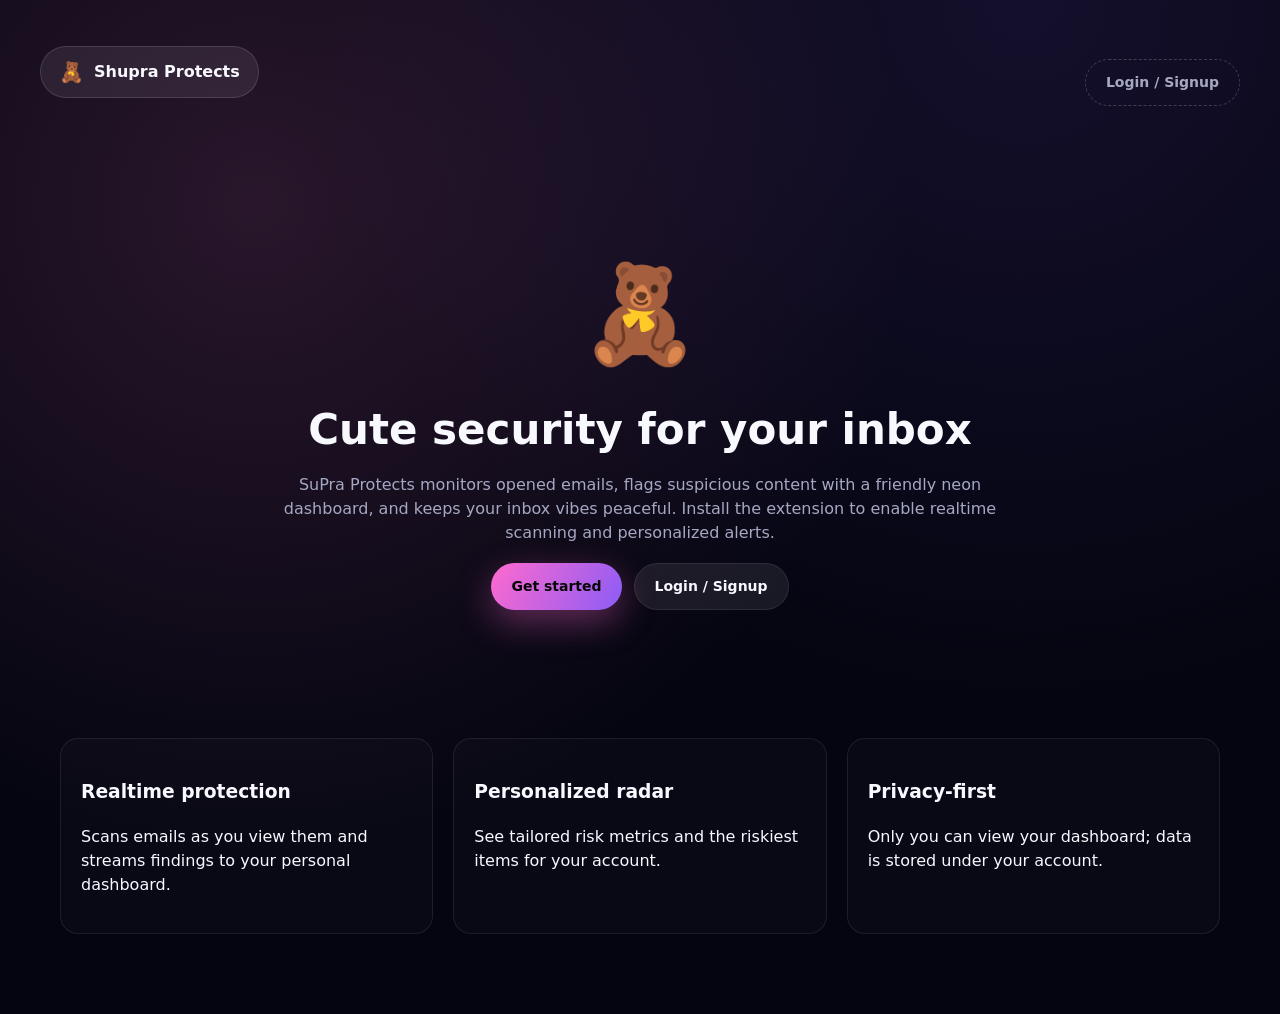
==== index.html @ 42f1d25e "Initial project upload" ====
<!doctype html>
<html>
<head>
  <meta charset="utf-8" />
  <meta name="viewport" content="width=device-width, initial-scale=1" />
  <title>Shupra Protects — Welcome</title>
  <link rel="stylesheet" href="style.css" />
  <style>
    .landing-hero { display: grid; grid-template-columns: 1fr; gap: 20px; align-items: center; text-align: center; padding: 60px 20px; }
    .landing-hero h1 { font-size: 42px; margin: 12px 0; }
    .landing-hero p { color: var(--muted); max-width: 720px; margin: 0 auto 18px; }
    .landing-cta { display:flex; gap:12px; justify-content:center; margin-top: 18px; }
  </style>
</head>
<body class="neon-bg">
  <div class="landing-container">
    <nav class="landing-nav">
      <div class="logo-badge">
        <span class="logo-icon">🧸</span>
        <strong>Shupra Protects</strong>
      </div>
      <div class="nav-actions">
        <a class="btn ghost" href="login.html">Login / Signup</a>
      </div>
    </nav>

    <main class="landing-hero">
      <div>
        <div style="font-size:96px">🧸</div>
        <h1>Cute security for your inbox</h1>
        <p>SuPra Protects monitors opened emails, flags suspicious content with a friendly neon dashboard, and keeps your inbox vibes peaceful. Install the extension to enable realtime scanning and personalized alerts.</p>
        <div class="landing-cta">
          <a class="btn primary" href="login.html">Get started</a>
          <a class="btn secondary" href="login.html">Login / Signup</a>
        </div>
      </div>
    </main>

    <section class="feature-grid" style="padding: 20px;">
      <div class="feature-card">
        <h3>Realtime protection</h3>
        <p class="muted">Scans emails as you view them and streams findings to your personal dashboard.</p>
      </div>
      <div class="feature-card">
        <h3>Personalized radar</h3>
        <p class="muted">See tailored risk metrics and the riskiest items for your account.</p>
      </div>
      <div class="feature-card">
        <h3>Privacy-first</h3>
        <p class="muted">Only you can view your dashboard; data is stored under your account.</p>
      </div>
    </section>
  </div>
</body>
</html>
---- style.css ----
/* Global neon theme for public pages */
:root {
  --bg: #040510;
  --bg-accent: #0f1121;
  --panel: rgba(18, 21, 37, 0.88);
  --panel-light: rgba(255, 255, 255, 0.05);
  --pink: #ff6ace;
  --pink-strong: #fb37a5;
  --lavender: #8b5cf6;
  --mint: #15f8c2;
  --text: #f8f8ff;
  --muted: #a6a8c3;
  --border: rgba(255, 255, 255, 0.08);
  --shadow: 0 25px 55px rgba(0, 0, 0, 0.45);
  font-family: 'Inter', 'Segoe UI', system-ui, -apple-system, BlinkMacSystemFont, sans-serif;
}

* {
  box-sizing: border-box;
}

body {
  margin: 0;
  min-height: 100vh;
  background: var(--bg);
  color: var(--text);
  line-height: 1.5;
}

.neon-bg {
  background: radial-gradient(circle at 20% 20%, rgba(255, 122, 204, 0.15), transparent 50%),
              radial-gradient(circle at 80% 0%, rgba(139, 92, 246, 0.12), transparent 50%),
              var(--bg);
  min-height: 100vh;
  padding: 30px 20px 60px;
}

a {
  color: var(--mint);
  text-decoration: none;
}

a:hover {
  text-decoration: underline;
}

.btn {
  display: inline-flex;
  align-items: center;
  justify-content: center;
  gap: 8px;
  padding: 12px 20px;
  border-radius: 999px;
  border: none;
  font-weight: 600;
  font-size: 14px;
  cursor: pointer;
  transition: transform 0.2s ease, box-shadow 0.3s ease;
}

.btn.primary {
  background: linear-gradient(120deg, var(--pink) 0%, var(--lavender) 100%);
  color: #050505;
  box-shadow: 0 12px 35px rgba(255, 106, 206, 0.35);
}

.btn.secondary {
  background: rgba(255, 255, 255, 0.08);
  color: var(--text);
  border: 1px solid var(--border);
}

.btn.ghost {
  background: transparent;
  color: var(--muted);
  border: 1px dashed rgba(255, 255, 255, 0.2);
}

.btn:hover {
  transform: translateY(-2px);
}

.glass-panel {
  background: var(--panel);
  border: 1px solid var(--border);
  border-radius: 24px;
  box-shadow: var(--shadow);
  padding: 32px;
  position: relative;
  overflow: hidden;
}

.logo-badge {
  display: inline-flex;
  align-items: center;
  gap: 10px;
  padding: 10px 18px;
  border-radius: 999px;
  background: rgba(255, 255, 255, 0.08);
  border: 1px solid rgba(255, 255, 255, 0.12);
  margin-bottom: 20px;
}

.logo-icon {
  font-size: 20px;
}

.chip {
  font-size: 12px;
  padding: 6px 12px;
  border-radius: 999px;
  background: rgba(255, 255, 255, 0.08);
  color: var(--muted);
  border: 1px solid rgba(255, 255, 255, 0.1);
}

.auth-wrapper {
  max-width: 1100px;
  margin: 0 auto;
  display: grid;
  gap: 28px;
  grid-template-columns: repeat(auto-fit, minmax(320px, 1fr));
  align-items: center;
}

.auth-card h1 {
  margin: 0;
  font-size: 32px;
  color: var(--text);
}

.auth-card p.subtitle {
  color: var(--muted);
  margin: 10px 0 20px;
  max-width: 480px;
}

.auth-form {
  display: flex;
  flex-direction: column;
  gap: 18px;
  margin-top: 10px;
}

.input-group {
  display: flex;
  flex-direction: column;
  gap: 8px;
}

.input-group label {
  font-size: 13px;
  text-transform: uppercase;
  letter-spacing: 0.08em;
  color: var(--muted);
}

.input-group input {
  padding: 14px;
  border-radius: 14px;
  border: 1px solid rgba(255, 255, 255, 0.15);
  background: rgba(5, 5, 10, 0.5);
  color: var(--text);
  font-size: 15px;
}

.input-group input:focus {
  outline: 2px solid rgba(255, 106, 206, 0.5);
}

.error-message,
.success-message {
  padding: 12px 16px;
  border-radius: 14px;
  font-size: 14px;
  display: none;
}

.error-message {
  background: rgba(255, 99, 132, 0.13);
  border: 1px solid rgba(255, 99, 132, 0.4);
  color: #ff859f;
}

.success-message {
  background: rgba(21, 248, 194, 0.12);
  border: 1px solid rgba(21, 248, 194, 0.4);
  color: #5effd7;
}

.toggle-text {
  margin-top: 12px;
  text-align: center;
  color: var(--muted);
}

.toggle-text a {
  color: var(--pink);
  font-weight: 600;
}

.auth-page {
  min-height: 100vh;
  display: flex;
  align-items: center;
  justify-content: center;
  padding: 40px 20px;
}

.login-layout {
  width: min(1100px, 100%);
  margin: 0 auto;
  align-items: stretch;
}

.center-card {
  align-self: center;
}

.login-aside {
  display: flex;
  align-items: center;
  justify-content: center;
  min-height: 420px;
}

.post-signup {
  margin-top: 14px;
  padding: 14px;
  border-radius: 16px;
  background: rgba(255, 255, 255, 0.05);
  border: 1px dashed rgba(255, 255, 255, 0.15);
  text-align: center;
}

.dashboard-shell {
  max-width: 1200px;
  margin: 0 auto;
  display: flex;
  flex-direction: column;
  gap: 28px;
}

.hero-card {
  display: grid;
  grid-template-columns: repeat(auto-fit, minmax(280px, 1fr));
  gap: 24px;
  align-items: center;
}

.hero-copy h1 {
  margin: 12px 0 10px;
  font-size: 42px;
  line-height: 1.15;
}

.hero-copy p {
  color: var(--muted);
  margin-bottom: 18px;
}

.user-chip {
  display: inline-flex;
  align-items: center;
  gap: 8px;
  font-size: 14px;
  padding: 8px 16px;
  border-radius: 999px;
  background: rgba(255, 255, 255, 0.08);
}

.hero-illustration {
  min-height: 200px;
  border-radius: 24px;
  background: linear-gradient(130deg, rgba(255, 106, 206, 0.2), rgba(139, 92, 246, 0.2));
  border: 1px solid rgba(255, 255, 255, 0.12);
  position: relative;
  overflow: hidden;
}

.hero-illustration::before,
.hero-illustration::after {
  content: '';
  position: absolute;
  width: 180px;
  height: 180px;
  border-radius: 50%;
  background: rgba(255, 106, 206, 0.16);
  filter: blur(6px);
}

.hero-illustration::after {
  right: -20px;
  top: -40px;
}

.hero-illustration::before {
  left: -40px;
  bottom: -10px;
  background: rgba(21, 248, 194, 0.12);
}

.hero-avatar {
  position: absolute;
  inset: 0;
  display: flex;
  flex-direction: column;
  align-items: center;
  justify-content: center;
  gap: 10px;
  font-size: 70px;
}

.stats-grid {
  display: grid;
  gap: 20px;
  grid-template-columns: repeat(auto-fit, minmax(220px, 1fr));
}

.glow-card {
  background: var(--panel);
  border: 1px solid var(--border);
  border-radius: 24px;
  padding: 24px;
  box-shadow: var(--shadow);
}

.stat-value {
  font-size: 36px;
  font-weight: 700;
  margin: 6px 0;
}

.stat-label {
  color: var(--muted);
  font-size: 14px;
}

.panel-grid {
  display: grid;
  grid-template-columns: minmax(0, 1.4fr) minmax(0, 0.6fr);
  gap: 24px;
}

@media (max-width: 980px) {
  .panel-grid {
    grid-template-columns: 1fr;
  }
}

.panel-header {
  display: flex;
  align-items: center;
  justify-content: space-between;
  gap: 12px;
  margin-bottom: 12px;
}

.table-wrapper {
  border-radius: 18px;
  border: 1px solid rgba(255, 255, 255, 0.08);
  overflow: hidden;
  max-height: 420px;
  overflow-y: auto;
}

table {
  width: 100%;
  border-collapse: collapse;
}

th {
  background: rgba(255, 255, 255, 0.04);
  text-transform: uppercase;
  font-size: 12px;
  letter-spacing: 0.08em;
  color: var(--muted);
}

th, td {
  padding: 14px 16px;
  border-bottom: 1px solid rgba(255, 255, 255, 0.04);
}

td {
  font-size: 14px;
}

.score-badge {
  padding: 6px 13px;
  border-radius: 999px;
  font-weight: 600;
  font-size: 13px;
  display: inline-flex;
  align-items: center;
  gap: 6px;
}

.score-safe {
  background: rgba(21, 248, 194, 0.1);
  color: #5effd7;
}

.score-warning {
  background: rgba(255, 196, 47, 0.12);
  color: #ffd36f;
}

.score-danger {
  background: rgba(255, 99, 132, 0.15);
  color: #ff9bb0;
}

.reason-list {
  margin: 0;
  padding-left: 18px;
  color: var(--muted);
}

.board-story {
  display: grid;
  grid-template-columns: repeat(auto-fit, minmax(220px, 1fr));
  gap: 20px;
  align-items: center;
}

.board-story-metrics {
  display: flex;
  gap: 20px;
  flex-wrap: wrap;
}

.board-story-metrics div {
  flex: 1;
  min-width: 160px;
  padding: 12px 16px;
  border-radius: 16px;
  border: 1px solid rgba(255, 255, 255, 0.08);
  background: rgba(255, 255, 255, 0.02);
}

.board-story-metrics span {
  display: block;
  font-size: 12px;
  text-transform: uppercase;
  letter-spacing: 0.08em;
  color: var(--muted);
  margin-bottom: 4px;
}

.board-story-metrics strong {
  font-size: 20px;
}

.insights-grid {
  display: flex;
  flex-direction: column;
  gap: 20px;
}

.highlight-card h3,
.blog-card h3 {
  margin-top: 0;
  margin-bottom: 8px;
}

.blog-card p {
  color: var(--muted);
  font-size: 14px;
}

.blog-card ul {
  margin: 10px 0 0;
  padding-left: 18px;
  color: var(--muted);
  font-size: 14px;
}

.blog-highlight {
  font-weight: 600;
  color: var(--pink);
  margin-bottom: 8px;
}

.table-wrapper::-webkit-scrollbar {
  width: 6px;
}

.table-wrapper::-webkit-scrollbar-thumb {
  background: rgba(255, 255, 255, 0.2);
  border-radius: 999px;
}

.no-data {
  text-align: center;
  padding: 40px 0;
  color: var(--muted);
  font-style: italic;
}

/* Landing page */
.landing-container {
  max-width: 1200px;
  margin: 0 auto;
  display: flex;
  flex-direction: column;
  gap: 48px;
}

.landing-nav {
  display: flex;
  align-items: center;
  justify-content: space-between;
  gap: 20px;
  padding: 16px 0;
}

.nav-links {
  display: flex;
  gap: 16px;
  flex-wrap: wrap;
}

.nav-links a {
  color: var(--muted);
  font-size: 14px;
}

.nav-actions {
  display: flex;
  gap: 10px;
}

.landing-hero {
  display: grid;
  grid-template-columns: repeat(auto-fit, minmax(300px, 1fr));
  gap: 32px;
  align-items: center;
  padding: 40px 0 10px;
}

.hero-visual {
  position: relative;
  min-height: 360px;
}

.hero-stats {
  display: grid;
  grid-template-columns: repeat(auto-fit, minmax(160px, 1fr));
  gap: 12px;
  margin-top: 22px;
}

.hero-stat {
  padding: 14px 16px;
  border-radius: 18px;
  background: rgba(255, 255, 255, 0.04);
  border: 1px solid rgba(255, 255, 255, 0.06);
}

.hero-stat span {
  font-size: 12px;
  color: var(--muted);
  text-transform: uppercase;
  letter-spacing: 0.08em;
}

.hero-stat strong {
  display: block;
  margin-top: 6px;
  font-size: 20px;
}

.floating-card {
  position: relative;
  background: var(--panel);
  border-radius: 24px;
  padding: 24px;
  border: 1px solid var(--border);
  box-shadow: var(--shadow);
  animation: float 6s ease-in-out infinite;
}

.floating-card.secondary-card {
  position: absolute;
  right: 20px;
  bottom: -30px;
  width: 220px;
  padding: 18px;
  font-size: 14px;
  animation-delay: 2s;
}

.radar-score {
  font-size: 32px;
  font-weight: 700;
  margin: 12px 0;
}

.radar-pill {
  display: inline-flex;
  padding: 6px 12px;
  border-radius: 999px;
  background: rgba(255, 255, 255, 0.08);
  margin-right: 8px;
  margin-bottom: 8px;
  font-size: 12px;
}

.radar-chart {
  height: 140px;
  width: 100%;
  border-radius: 18px;
  background: radial-gradient(circle, rgba(255, 106, 206, 0.2), transparent 70%);
  border: 1px dashed rgba(255, 255, 255, 0.1);
  margin-top: 12px;
}

.hero-list {
  margin: 16px 0 0;
  padding-left: 18px;
  color: var(--muted);
}

.hero-list li {
  margin-bottom: 4px;
}

.feature-grid {
  display: grid;
  grid-template-columns: repeat(auto-fit, minmax(220px, 1fr));
  gap: 20px;
}

.feature-card {
  background: rgba(255, 255, 255, 0.02);
  border-radius: 18px;
  padding: 20px;
  border: 1px solid rgba(255, 255, 255, 0.08);
}

.feature-icon {
  font-size: 26px;
  margin-bottom: 10px;
}

.articles-section {
  display: flex;
  flex-direction: column;
  gap: 24px;
}

.story-panel {
  display: grid;
  grid-template-columns: repeat(auto-fit, minmax(260px, 1fr));
  gap: 24px;
  align-items: center;
}

.story-feed {
  display: flex;
  flex-direction: column;
  gap: 16px;
}

.story-row {
  display: flex;
  gap: 12px;
  padding: 14px;
  border-radius: 18px;
  border: 1px solid rgba(255, 255, 255, 0.08);
  background: rgba(255, 255, 255, 0.02);
}

.story-dot {
  width: 14px;
  height: 14px;
  border-radius: 50%;
  margin-top: 4px;
}

.story-dot.safe { background: #15f8c2; }
.story-dot.risky { background: #ff6ace; }

.article-grid {
  display: grid;
  grid-template-columns: repeat(auto-fit, minmax(220px, 1fr));
  gap: 20px;
}

.article-card {
  padding: 24px;
  border-radius: 20px;
  border: 1px solid rgba(255, 255, 255, 0.08);
  background: rgba(255, 255, 255, 0.02);
}

.article-tag {
  font-size: 12px;
  text-transform: uppercase;
  letter-spacing: 0.08em;
  color: var(--muted);
}

.article-link {
  color: var(--mint);
  font-weight: 600;
  display: inline-block;
  margin-top: 10px;
}

.extension-showcase {
  display: grid;
  grid-template-columns: repeat(auto-fit, minmax(280px, 1fr));
  gap: 24px;
  align-items: center;
}

.extension-visual {
  display: flex;
  flex-direction: column;
  gap: 16px;
}

.extension-card {
  padding: 18px;
  border-radius: 18px;
  border: 1px solid rgba(255, 255, 255, 0.1);
  background: rgba(255, 255, 255, 0.03);
}

.extension-card ul {
  list-style: none;
  padding: 0;
  margin: 0;
  font-size: 14px;
}

.extension-card li {
  display: flex;
  justify-content: space-between;
  padding: 6px 0;
}

.cta-panel {
  display: flex;
  align-items: center;
  justify-content: space-between;
  gap: 20px;
}

@keyframes float {
  0%, 100% { transform: translateY(0px); }
  50% { transform: translateY(-8px); }
}

/* Dashboard visuals */
.visual-grid {
  display: grid;
  grid-template-columns: repeat(auto-fit, minmax(260px, 1fr));
  gap: 20px;
}

.chart-card canvas {
  width: 100%;
  height: 200px;
}

.meter-card .risk-meter {
  width: 100%;
  height: 18px;
  border-radius: 999px;
  background: rgba(255, 255, 255, 0.08);
  overflow: hidden;
  margin: 6px 0;
}

#risk-meter-fill {
  height: 100%;
  border-radius: 999px;
  background: linear-gradient(120deg, var(--pink), var(--lavender));
  width: 0%;
  transition: width 0.4s ease;
}

.risk-meter-info {
  display: flex;
  justify-content: space-between;
  font-size: 14px;
  color: var(--muted);
}

.activity-feed {
  list-style: none;
  margin: 16px 0 0;
  padding: 0;
  display: flex;
  flex-direction: column;
  gap: 10px;
}

.activity-feed li {
  display: flex;
  align-items: center;
  gap: 8px;
  font-size: 13px;
  color: var(--muted);
}

.feed-dot {
  width: 10px;
  height: 10px;
  border-radius: 50%;
}

.feed-dot.safe { background: #15f8c2; }
.feed-dot.risky { background: #ff6ace; }

.badge-grid {
  display: flex;
  flex-wrap: wrap;
  gap: 8px;
  margin-top: 12px;
}

.badge-grid span {
  padding: 6px 12px;
  border-radius: 999px;
  background: rgba(255, 255, 255, 0.08);
  font-size: 12px;
}

@media (max-width: 700px) {
  .landing-nav {
    flex-direction: column;
  }
  .cta-panel {
    flex-direction: column;
    align-items: flex-start;
  }
  .nav-actions {
    width: 100%;
    justify-content: flex-start;
  }
}
.hero-stat-row {
  display: grid;
  grid-template-columns: repeat(auto-fit, minmax(150px, 1fr));
  gap: 12px;
  margin-top: 18px;
}

.mini-stat {
  padding: 14px;
  border-radius: 18px;
  border: 1px solid rgba(255, 255, 255, 0.08);
  background: rgba(255, 255, 255, 0.02);
}

.mini-stat span {
  display: block;
  font-size: 12px;
  text-transform: uppercase;
  letter-spacing: 0.08em;
  color: var(--muted);
  margin-bottom: 4px;
}

.mini-stat strong {
  font-size: 16px;
}
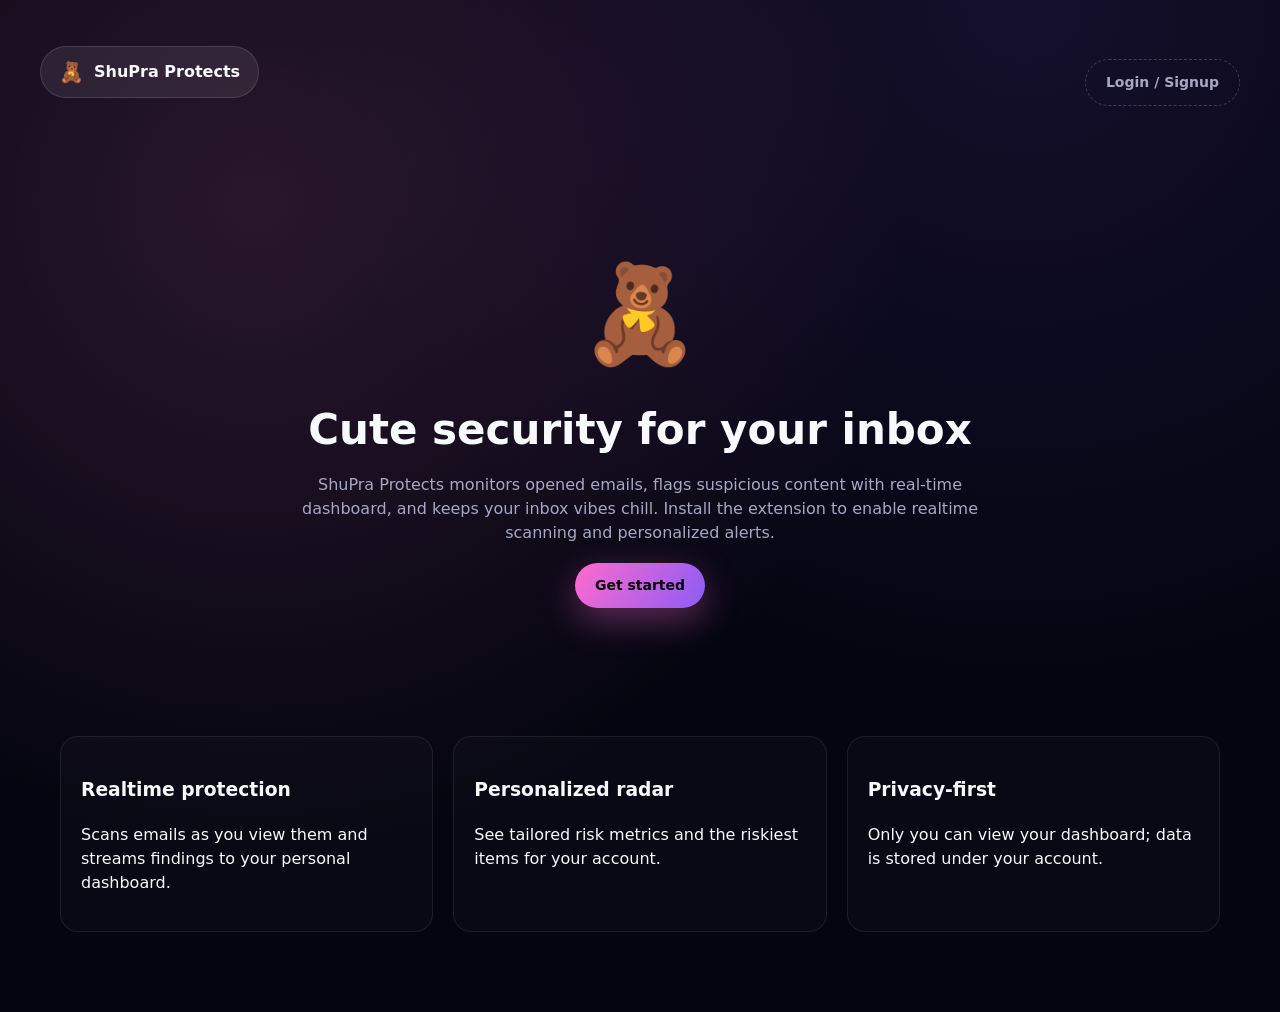
==== commit 16a882ac: "UI fixes" ====
--- a/index.html
+++ b/index.html
@@ -17,7 +17,7 @@
     <nav class="landing-nav">
       <div class="logo-badge">
         <span class="logo-icon">🧸</span>
-        <strong>Shupra Protects</strong>
+        <strong>ShuPra Protects</strong>
       </div>
       <div class="nav-actions">
         <a class="btn ghost" href="login.html">Login / Signup</a>
@@ -28,10 +28,9 @@
       <div>
         <div style="font-size:96px">🧸</div>
         <h1>Cute security for your inbox</h1>
-        <p>SuPra Protects monitors opened emails, flags suspicious content with a friendly neon dashboard, and keeps your inbox vibes peaceful. Install the extension to enable realtime scanning and personalized alerts.</p>
+        <p>ShuPra Protects monitors opened emails, flags suspicious content with real-time dashboard, and keeps your inbox vibes chill. Install the extension to enable realtime scanning and personalized alerts.</p>
         <div class="landing-cta">
           <a class="btn primary" href="login.html">Get started</a>
-          <a class="btn secondary" href="login.html">Login / Signup</a>
         </div>
       </div>
     </main>
